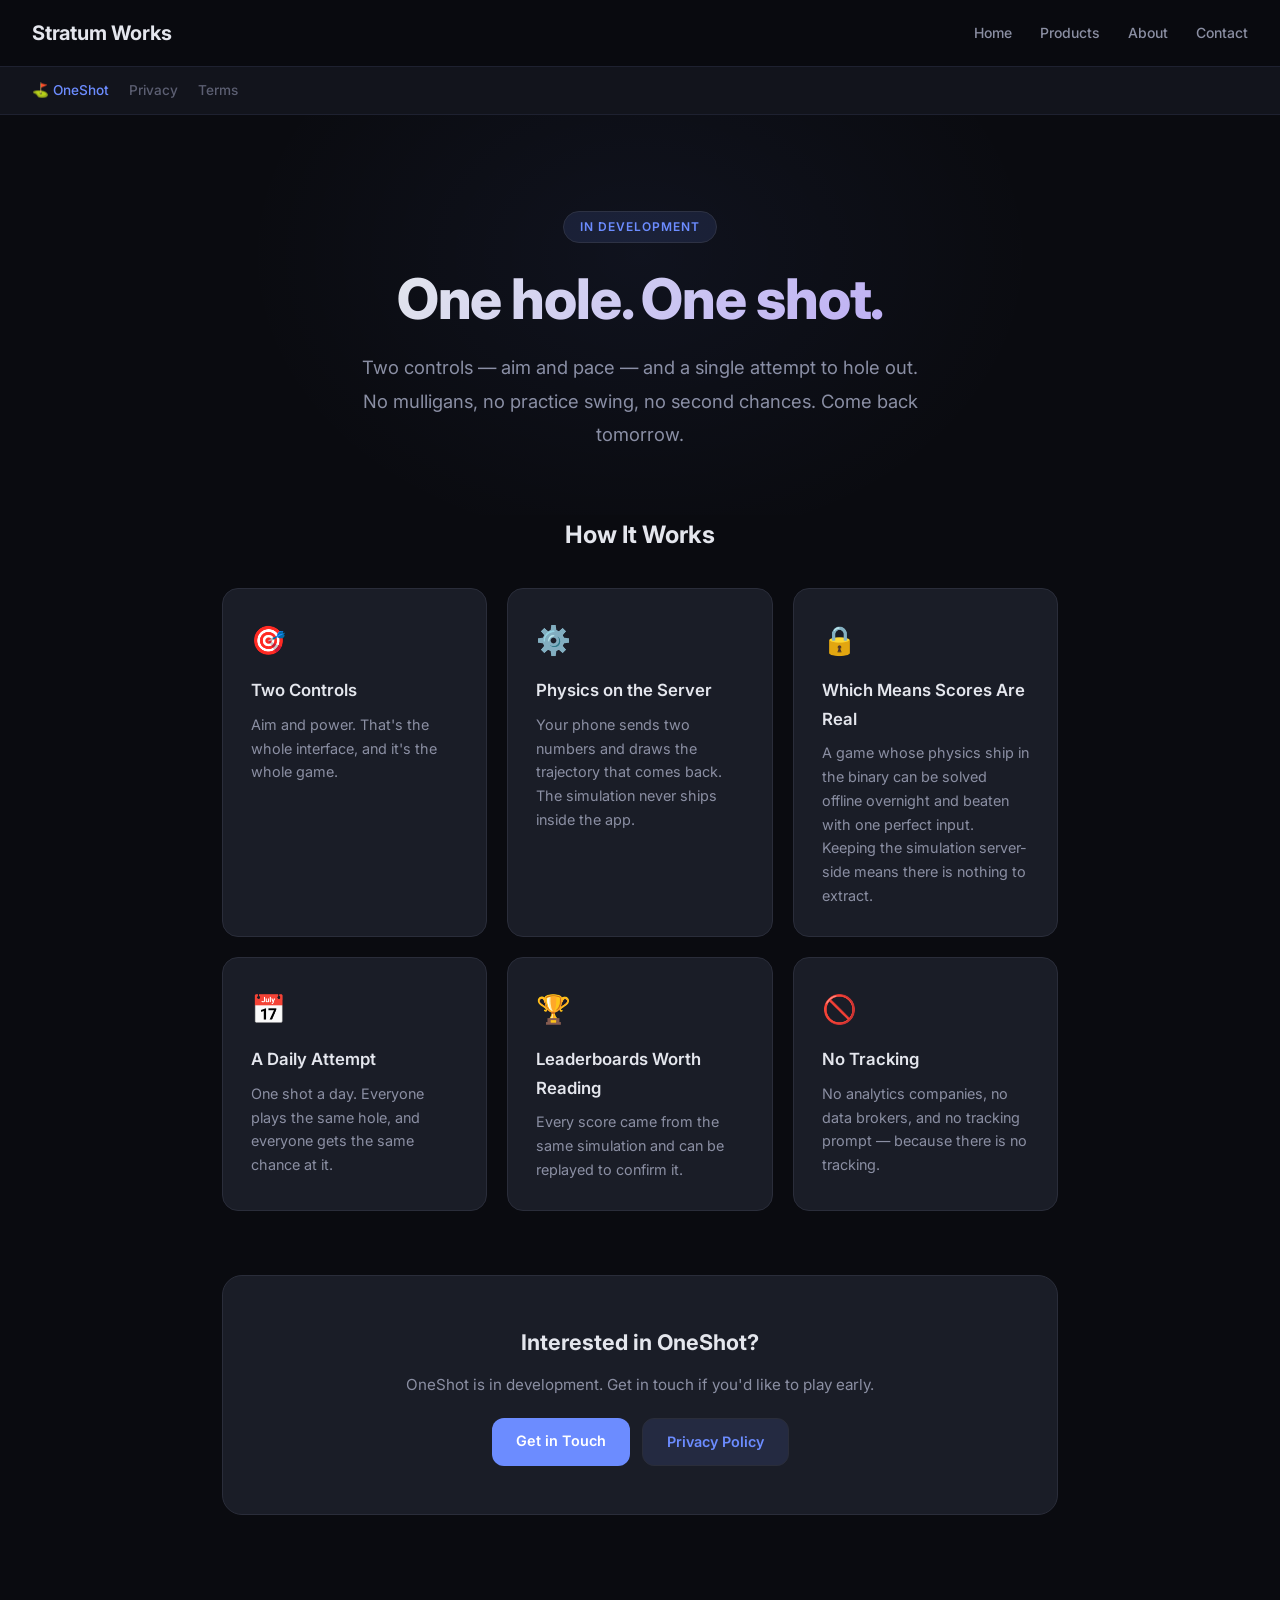
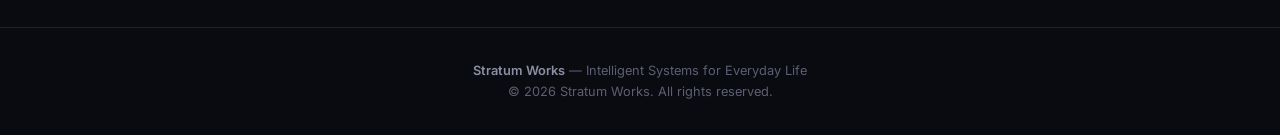
==== oneshot/index.html @ 2db44e22 "Add Outspell and OneShot sections Both games need a public privacy policy before they can go to Test" ====
<!DOCTYPE html>
<html lang="en">
<head>
    <meta charset="UTF-8">
    <meta name="viewport" content="width=device-width, initial-scale=1.0">
    <title>OneShot — Stratum Works</title>
    <meta name="description" content="OneShot is a golf game with one hole, one attempt, and two controls. The physics live on the server, so every score is real.">
    <link rel="stylesheet" href="../style.css">
</head>
<body>
    <header class="site-header">
        <a href="../index.html" class="logo">Stratum Works</a>
        <nav>
            <a href="../index.html">Home</a>
            <a href="../products.html">Products</a>
            <a href="../about.html">About</a>
            <a href="../contact.html">Contact</a>
        </nav>
    </header>
    <nav class="product-nav">
        <a href="index.html" class="active">⛳ OneShot</a>
        <a href="privacy.html">Privacy</a>
        <a href="terms.html">Terms</a>
    </nav>

    <section class="hero">
        <span class="hero-badge">In Development</span>
        <h1>One hole. One shot.</h1>
        <p>Two controls — aim and pace — and a single attempt to hole out. No mulligans, no practice swing, no second chances. Come back tomorrow.</p>
    </section>

    <div class="container">
        <h2 class="section-title">How It Works</h2>
        <div class="card-grid">
            <div class="card">
                <div class="icon">🎯</div>
                <h3>Two Controls</h3>
                <p>Aim and power. That's the whole interface, and it's the whole game.</p>
            </div>
            <div class="card">
                <div class="icon">⚙️</div>
                <h3>Physics on the Server</h3>
                <p>Your phone sends two numbers and draws the trajectory that comes back. The simulation never ships inside the app.</p>
            </div>
            <div class="card">
                <div class="icon">🔒</div>
                <h3>Which Means Scores Are Real</h3>
                <p>A game whose physics ship in the binary can be solved offline overnight and beaten with one perfect input. Keeping the simulation server-side means there is nothing to extract.</p>
            </div>
            <div class="card">
                <div class="icon">📅</div>
                <h3>A Daily Attempt</h3>
                <p>One shot a day. Everyone plays the same hole, and everyone gets the same chance at it.</p>
            </div>
            <div class="card">
                <div class="icon">🏆</div>
                <h3>Leaderboards Worth Reading</h3>
                <p>Every score came from the same simulation and can be replayed to confirm it.</p>
            </div>
            <div class="card">
                <div class="icon">🚫</div>
                <h3>No Tracking</h3>
                <p>No analytics companies, no data brokers, and no tracking prompt — because there is no tracking.</p>
            </div>
        </div>

        <div class="cta-box">
            <h2>Interested in OneShot?</h2>
            <p>OneShot is in development. Get in touch if you'd like to play early.</p>
            <div class="cta-links">
                <a href="../contact.html" class="btn btn-primary">Get in Touch</a>
                <a href="privacy.html" class="btn btn-secondary">Privacy Policy</a>
            </div>
        </div>
    </div>

    <footer class="site-footer">
        <p><span class="brand">Stratum Works</span> — Intelligent Systems for Everyday Life</p>
        <p>&copy; 2026 Stratum Works. All rights reserved.</p>
    </footer>
</body>
</html>
---- style.css ----
/* ============================================
   Stratum Works — Design System
   ============================================ */

@import url('https://fonts.googleapis.com/css2?family=Inter:wght@400;500;600;700;800&display=swap');

:root {
    --bg: #0a0b10;
    --bg-raised: #12141c;
    --surface: #1a1d27;
    --surface-raised: #22253a;
    --border: #2a2d3a;
    --border-subtle: #1e2130;
    --text: #e4e6ed;
    --text-muted: #8b8fa3;
    --text-dim: #5c5f72;
    --accent: #6c8cff;
    --accent-soft: #a78bfa;
    --accent-warm: #c9a461;
    --accent-glow: rgba(108, 140, 255, 0.12);
    --accent-gradient: linear-gradient(135deg, #6c8cff, #a78bfa);
    --gold-gradient: linear-gradient(135deg, #c9a461, #e8d5a3);
    --radius-sm: 8px;
    --radius-md: 12px;
    --radius-lg: 16px;
    --radius-xl: 20px;
}

* { margin: 0; padding: 0; box-sizing: border-box; }

body {
    font-family: 'Inter', -apple-system, BlinkMacSystemFont, sans-serif;
    background: var(--bg);
    color: var(--text);
    line-height: 1.7;
    min-height: 100vh;
    -webkit-font-smoothing: antialiased;
}

a { color: var(--accent); text-decoration: none; transition: color 0.2s; }
a:hover { text-decoration: underline; }

/* ---- Site Header ---- */
.site-header {
    position: sticky;
    top: 0;
    z-index: 100;
    border-bottom: 1px solid var(--border-subtle);
    padding: 1rem 2rem;
    display: flex;
    align-items: center;
    gap: 1rem;
    background: rgba(10, 11, 16, 0.85);
    backdrop-filter: blur(16px);
    -webkit-backdrop-filter: blur(16px);
}

.site-header .logo {
    font-size: 1.25rem;
    font-weight: 700;
    color: var(--text);
    text-decoration: none;
    display: flex;
    align-items: center;
    gap: 0.5rem;
    letter-spacing: -0.01em;
}

.site-header .logo .mark {
    font-size: 0.65rem;
    font-weight: 600;
    letter-spacing: 0.15em;
    text-transform: uppercase;
    color: var(--text-muted);
    opacity: 0.7;
}

.site-header nav {
    margin-left: auto;
    display: flex;
    gap: 1.75rem;
}

.site-header nav a {
    color: var(--text-muted);
    text-decoration: none;
    font-size: 0.875rem;
    font-weight: 500;
    transition: color 0.2s;
}

.site-header nav a:hover,
.site-header nav a.active {
    color: var(--text);
}

/* ---- Hero ---- */
.hero {
    text-align: center;
    padding: 6rem 2rem 4rem;
    position: relative;
    overflow: hidden;
}

.hero::before {
    content: '';
    position: absolute;
    top: -40%;
    left: 50%;
    transform: translateX(-50%);
    width: 800px;
    height: 600px;
    background: radial-gradient(ellipse, rgba(108, 140, 255, 0.06) 0%, transparent 70%);
    pointer-events: none;
}

.hero-badge {
    display: inline-block;
    background: var(--accent-glow);
    border: 1px solid var(--border);
    border-radius: 20px;
    padding: 0.3rem 1rem;
    font-size: 0.75rem;
    font-weight: 600;
    color: var(--accent);
    letter-spacing: 0.08em;
    text-transform: uppercase;
    margin-bottom: 1.5rem;
}

.hero h1 {
    font-size: 3.5rem;
    font-weight: 800;
    line-height: 1.15;
    margin-bottom: 1.25rem;
    background: linear-gradient(135deg, #e4e6ed 30%, #a78bfa 100%);
    -webkit-background-clip: text;
    background-clip: text;
    -webkit-text-fill-color: transparent;
    letter-spacing: -0.02em;
}

.hero p {
    font-size: 1.15rem;
    color: var(--text-muted);
    max-width: 580px;
    margin: 0 auto;
    line-height: 1.8;
}

/* ---- Main Content ---- */
.container {
    max-width: 900px;
    margin: 0 auto;
    padding: 0 2rem 5rem;
}

.container-narrow {
    max-width: 800px;
    margin: 0 auto;
    padding: 3rem 2rem 6rem;
}

/* ---- Section Titles ---- */
.section-title {
    font-size: 1.5rem;
    font-weight: 700;
    margin-bottom: 2rem;
    text-align: center;
    color: var(--text);
}

/* ---- Cards Grid ---- */
.card-grid {
    display: grid;
    grid-template-columns: repeat(auto-fit, minmax(260px, 1fr));
    gap: 1.25rem;
    margin-bottom: 4rem;
}

.card {
    background: var(--surface);
    border: 1px solid var(--border);
    border-radius: var(--radius-lg);
    padding: 1.75rem;
    transition: border-color 0.25s, transform 0.25s;
}

.card:hover {
    border-color: var(--accent);
    transform: translateY(-2px);
}

.card .icon {
    font-size: 1.75rem;
    margin-bottom: 0.75rem;
}

.card h3 {
    font-size: 1.05rem;
    font-weight: 600;
    margin-bottom: 0.5rem;
}

.card p {
    font-size: 0.9rem;
    color: var(--text-muted);
    line-height: 1.65;
}

/* ---- Product Card (larger) ---- */
.product-card {
    background: var(--surface);
    border: 1px solid var(--border);
    border-radius: var(--radius-xl);
    padding: 2.5rem;
    display: flex;
    gap: 2rem;
    align-items: center;
    transition: border-color 0.25s;
    margin-bottom: 2rem;
    text-decoration: none;
    color: var(--text);
}

.product-card:hover {
    border-color: var(--accent-warm);
    text-decoration: none;
}

.product-card .product-icon {
    font-size: 3rem;
    flex-shrink: 0;
}

.product-card h3 {
    font-size: 1.35rem;
    font-weight: 700;
    margin-bottom: 0.35rem;
}

.product-card .product-tag {
    display: inline-block;
    font-size: 0.7rem;
    font-weight: 600;
    letter-spacing: 0.08em;
    text-transform: uppercase;
    color: var(--accent-warm);
    background: rgba(201, 164, 97, 0.12);
    border: 1px solid rgba(201, 164, 97, 0.2);
    border-radius: 10px;
    padding: 0.2rem 0.6rem;
    margin-bottom: 0.5rem;
}

.product-card p {
    font-size: 0.95rem;
    color: var(--text-muted);
    line-height: 1.65;
}

/* ---- Principles Row ---- */
.principles {
    display: grid;
    grid-template-columns: repeat(auto-fit, minmax(220px, 1fr));
    gap: 1.25rem;
    margin-bottom: 4rem;
}

.principle {
    background: var(--accent-glow);
    border: 1px solid var(--border);
    border-radius: var(--radius-md);
    padding: 1.5rem;
    text-align: center;
}

.principle .icon { font-size: 2rem; margin-bottom: 0.5rem; }
.principle h3 { font-size: 0.95rem; font-weight: 600; margin-bottom: 0.35rem; }
.principle p { font-size: 0.85rem; color: var(--text-muted); }

/* ---- CTA Section ---- */
.cta-box {
    text-align: center;
    padding: 3rem 2rem;
    background: var(--surface);
    border: 1px solid var(--border);
    border-radius: var(--radius-xl);
    margin-bottom: 2rem;
}

.cta-box h2 { font-size: 1.35rem; margin-bottom: 0.75rem; }
.cta-box p { color: var(--text-muted); font-size: 0.95rem; max-width: 480px; margin: 0 auto; }

.cta-links {
    margin-top: 1.25rem;
    display: flex;
    gap: 0.75rem;
    justify-content: center;
    flex-wrap: wrap;
}

.btn {
    display: inline-block;
    padding: 0.65rem 1.5rem;
    border-radius: var(--radius-md);
    font-size: 0.9rem;
    font-weight: 600;
    text-decoration: none;
    transition: transform 0.2s, opacity 0.2s;
}

.btn:hover { transform: translateY(-1px); text-decoration: none; }

.btn-primary { background: var(--accent); color: #fff; }
.btn-secondary {
    background: var(--accent-glow);
    border: 1px solid var(--border);
    color: var(--accent);
}

/* ---- Legal Pages ---- */
.legal h1 {
    font-size: 2.25rem;
    font-weight: 700;
    margin-bottom: 0.5rem;
    background: linear-gradient(135deg, #e4e6ed, #a78bfa);
    -webkit-background-clip: text;
    background-clip: text;
    -webkit-text-fill-color: transparent;
}

.legal .effective-date {
    color: var(--text-muted);
    font-size: 0.9rem;
    margin-bottom: 2.5rem;
    padding-bottom: 1.5rem;
    border-bottom: 1px solid var(--border);
}

.legal h2 {
    font-size: 1.35rem;
    font-weight: 600;
    color: var(--text);
    margin-top: 2.5rem;
    margin-bottom: 1rem;
    padding-left: 0.75rem;
    border-left: 3px solid var(--accent);
}

.legal p { margin-bottom: 1rem; }
.legal ul, .legal ol { margin-bottom: 1rem; padding-left: 1.5rem; }
.legal li { margin-bottom: 0.5rem; }

.highlight-box {
    background: var(--accent-glow);
    border: 1px solid var(--border);
    border-radius: var(--radius-md);
    padding: 1.25rem 1.5rem;
    margin: 1.5rem 0;
}

.highlight-box strong { color: var(--accent); }

.keywords-box {
    background: var(--surface);
    border: 1px solid var(--border);
    border-radius: var(--radius-md);
    padding: 1.5rem;
    margin: 1.5rem 0;
}

.keywords-box .keyword {
    display: inline-block;
    background: var(--accent-glow);
    border: 1px solid var(--border);
    border-radius: 8px;
    padding: 0.4rem 0.75rem;
    margin: 0.25rem;
    font-weight: 600;
    font-size: 0.9rem;
    color: var(--accent);
}

/* ---- Vern Sub-Header ---- */
.product-header {
    display: flex;
    align-items: center;
    gap: 0.75rem;
    margin-bottom: 0.5rem;
}

.product-header .back-link {
    color: var(--text-muted);
    font-size: 0.85rem;
    font-weight: 500;
}

.product-nav {
    display: flex;
    gap: 1.25rem;
    padding: 0.75rem 2rem;
    border-bottom: 1px solid var(--border-subtle);
    background: var(--bg-raised);
    font-size: 0.85rem;
}

.product-nav a {
    color: var(--text-dim);
    text-decoration: none;
    font-weight: 500;
    transition: color 0.2s;
}

.product-nav a:hover,
.product-nav a.active { color: var(--accent); }

/* ---- Footer ---- */
.site-footer {
    border-top: 1px solid var(--border-subtle);
    padding: 2rem;
    text-align: center;
    color: var(--text-dim);
    font-size: 0.8rem;
}

.site-footer .brand {
    font-weight: 600;
    color: var(--text-muted);
}

/* ---- Responsive ---- */
@media (max-width: 640px) {
    .hero { padding: 4rem 1.25rem 2.5rem; }
    .hero h1 { font-size: 2.25rem; }
    .container, .container-narrow { padding-left: 1.25rem; padding-right: 1.25rem; }
    .site-header { padding: 0.75rem 1.25rem; }
    .site-header nav { gap: 1rem; }
    .site-header nav a { font-size: 0.8rem; }
    .product-card { flex-direction: column; text-align: center; }
    .product-nav { padding: 0.75rem 1.25rem; gap: 0.75rem; }
}
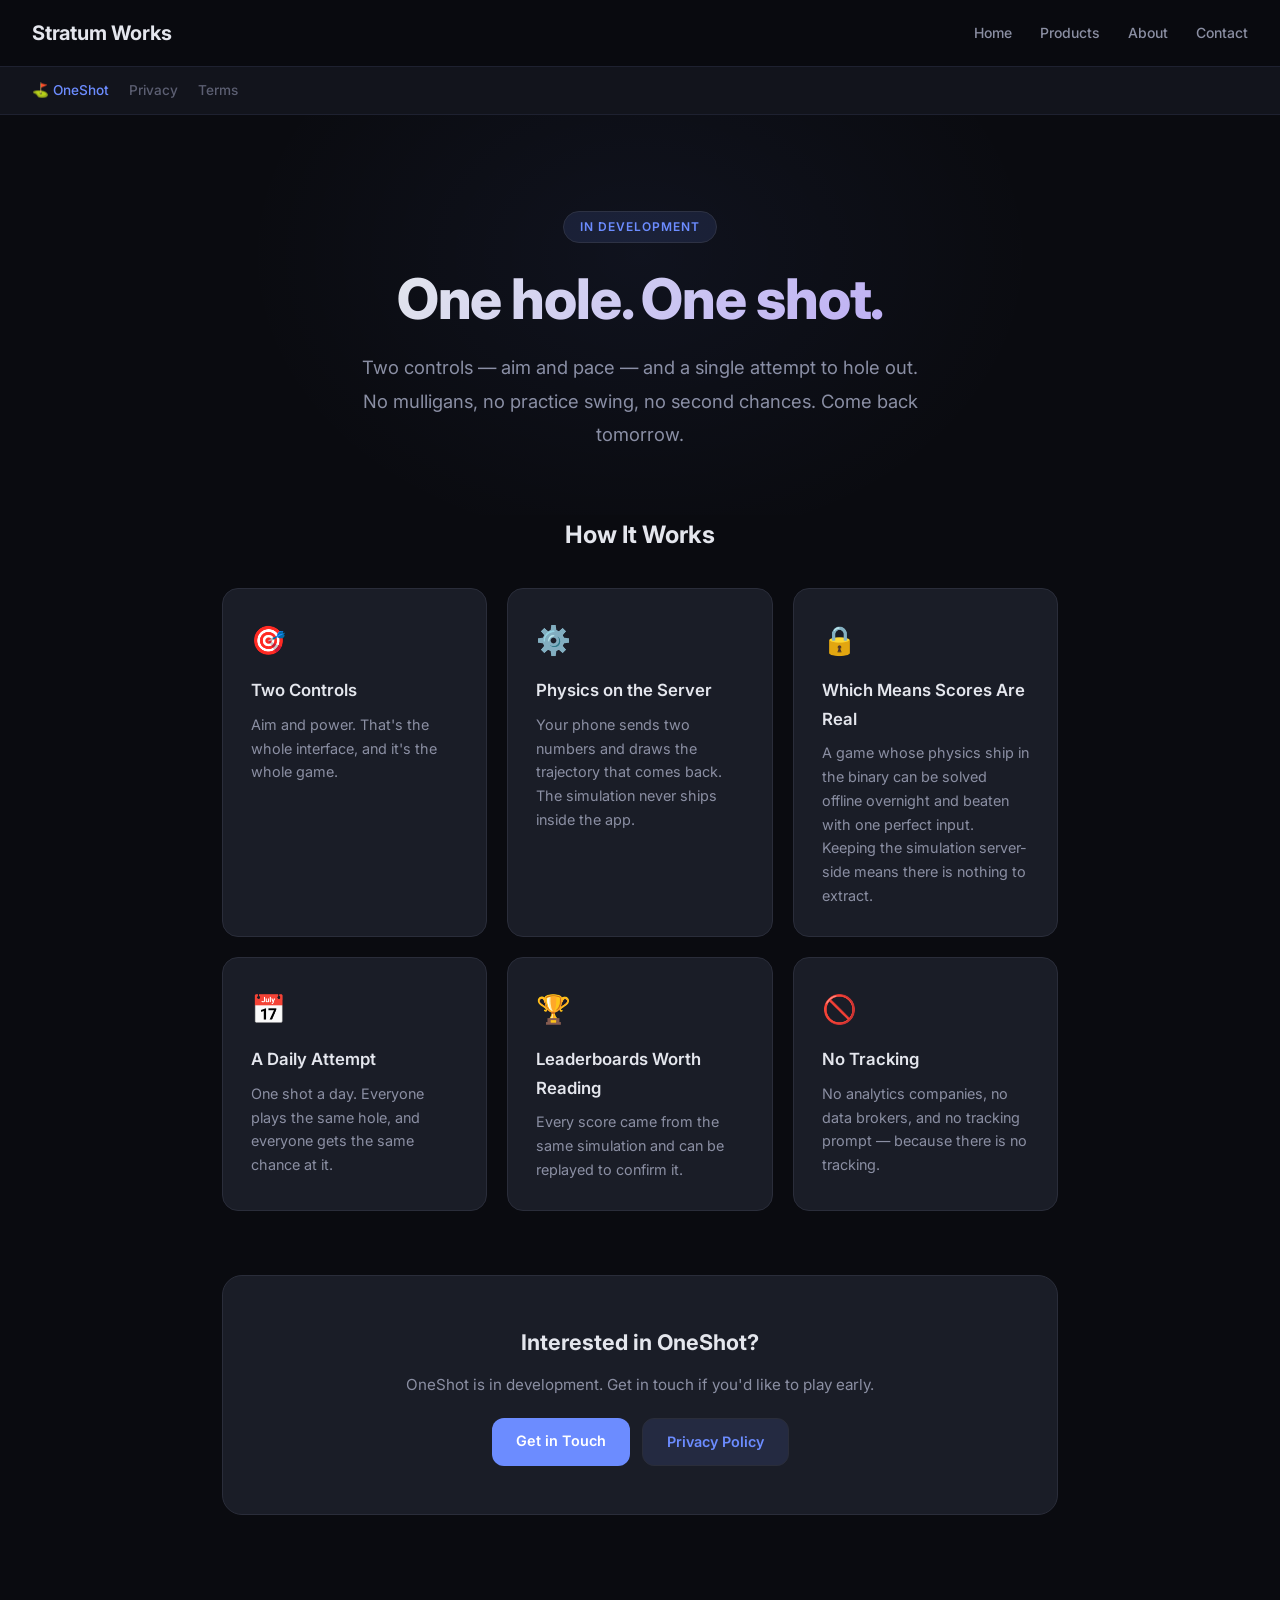
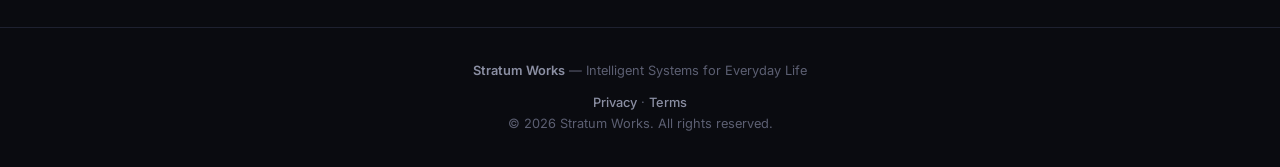
==== commit 571284e1: "Document Vern's connected accounts for Google OAuth review Describe optional Google, Microsoft, Yaho" ====
--- a/oneshot/index.html
+++ b/oneshot/index.html
@@ -76,6 +76,7 @@
 
     <footer class="site-footer">
         <p><span class="brand">Stratum Works</span> — Intelligent Systems for Everyday Life</p>
+        <p class="footer-links"><a href="../vern/privacy.html">Privacy</a> · <a href="../vern/terms.html">Terms</a></p>
         <p>&copy; 2026 Stratum Works. All rights reserved.</p>
     </footer>
 </body>
--- a/style.css
+++ b/style.css
@@ -170,12 +170,28 @@
     color: var(--text);
 }
 
+.section-lead {
+    text-align: center;
+    color: var(--text-muted);
+    max-width: 640px;
+    margin: -0.75rem auto 2rem;
+    font-size: 0.95rem;
+}
+
 /* ---- Cards Grid ---- */
 .card-grid {
     display: grid;
     grid-template-columns: repeat(auto-fit, minmax(260px, 1fr));
     gap: 1.25rem;
     margin-bottom: 4rem;
+}
+
+.card-grid.compact {
+    margin-bottom: 1.25rem;
+}
+
+.card-grid.pairs {
+    grid-template-columns: repeat(2, minmax(0, 1fr));
 }
 
 .card {
@@ -348,6 +364,20 @@
     border-left: 3px solid var(--accent);
 }
 
+.legal h3 {
+    font-size: 1.12rem;
+    font-weight: 600;
+    color: var(--text);
+    margin-top: 1.75rem;
+    margin-bottom: 0.75rem;
+}
+
+.legal h3 code,
+.legal p code {
+    font-size: 0.85em;
+    color: var(--accent-soft);
+}
+
 .legal p { margin-bottom: 1rem; }
 .legal ul, .legal ol { margin-bottom: 1rem; padding-left: 1.5rem; }
 .legal li { margin-bottom: 0.5rem; }
@@ -361,6 +391,8 @@
 }
 
 .highlight-box strong { color: var(--accent); }
+
+.highlight-box p + p { margin-top: 0.75rem; }
 
 .keywords-box {
     background: var(--surface);
@@ -427,6 +459,19 @@
 .site-footer .brand {
     font-weight: 600;
     color: var(--text-muted);
+}
+
+.site-footer .footer-links {
+    margin-top: 0.65rem;
+}
+
+.site-footer .footer-links a {
+    color: var(--text-muted);
+    font-weight: 500;
+}
+
+.site-footer .footer-links a:hover {
+    color: var(--accent);
 }
 
 /* ---- Responsive ---- */
@@ -438,5 +483,6 @@
     .site-header nav { gap: 1rem; }
     .site-header nav a { font-size: 0.8rem; }
     .product-card { flex-direction: column; text-align: center; }
+    .card-grid.pairs { grid-template-columns: 1fr; }
     .product-nav { padding: 0.75rem 1.25rem; gap: 0.75rem; }
 }
